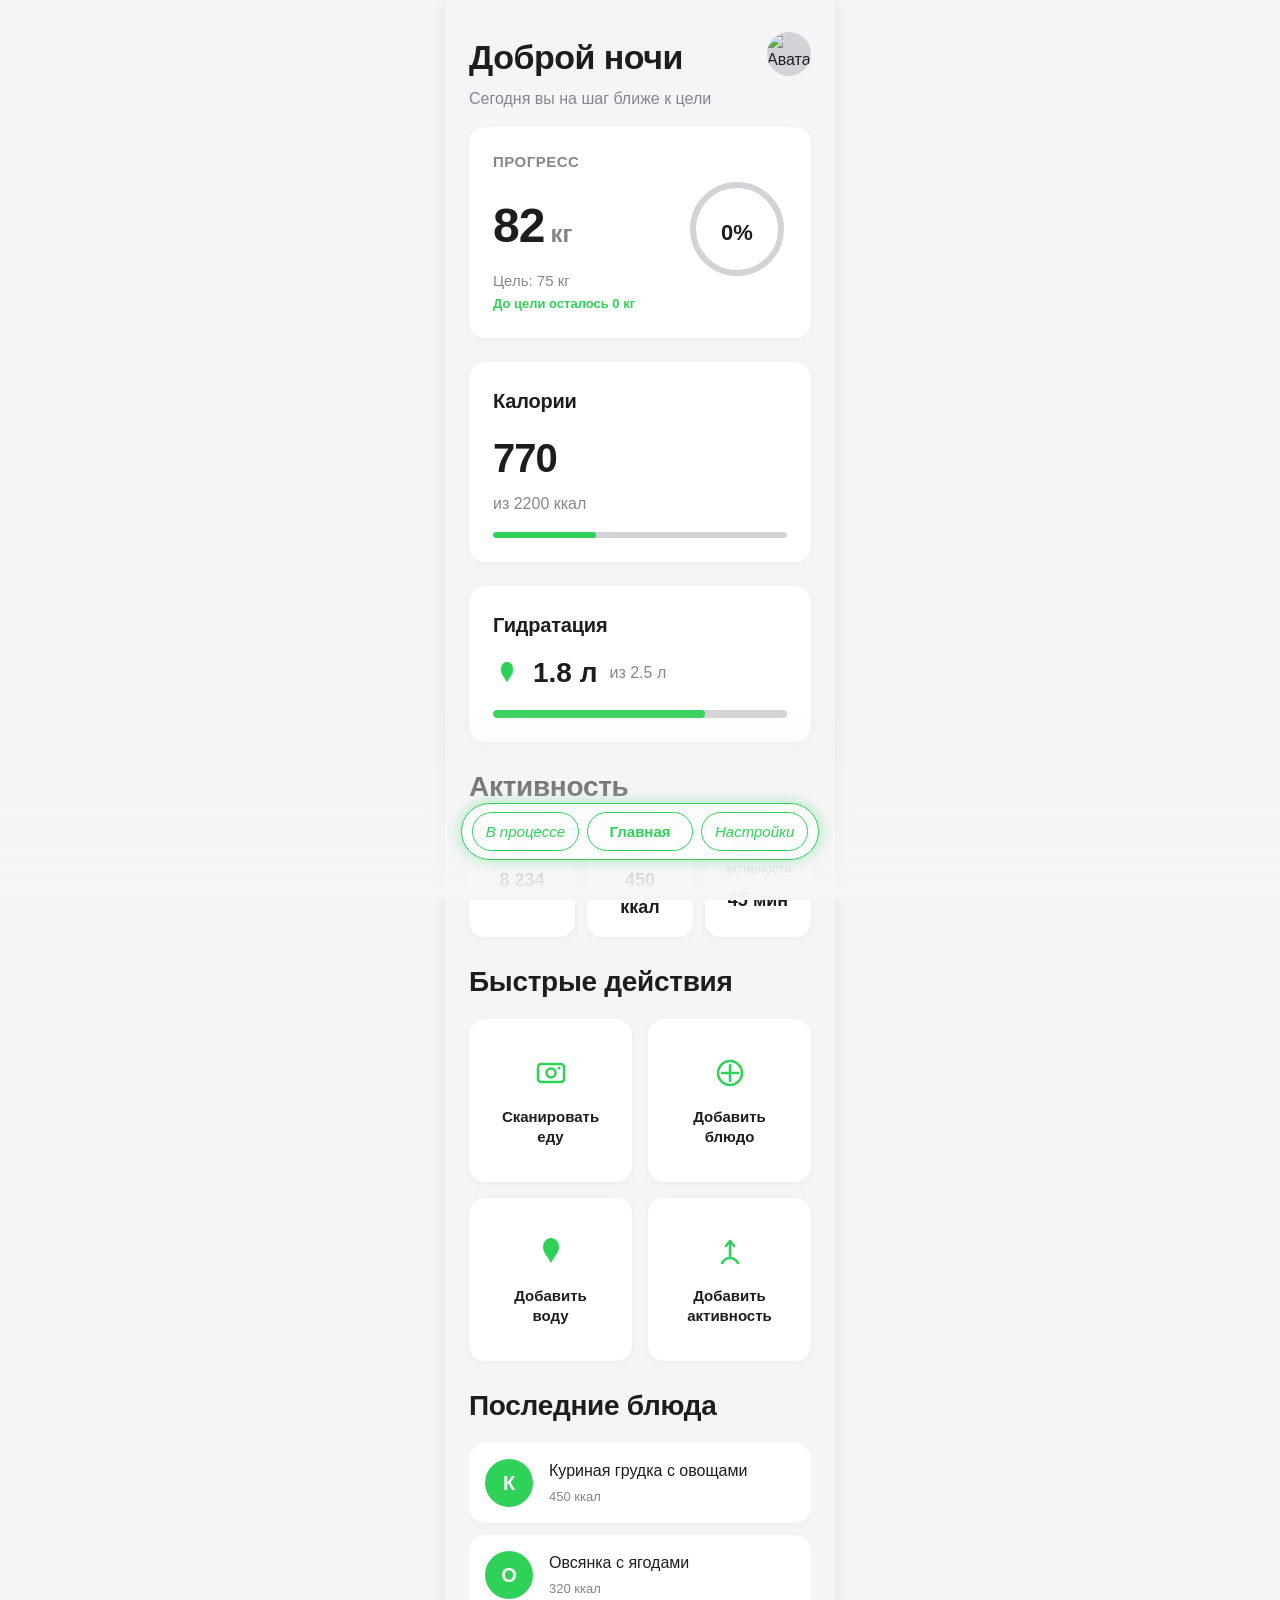
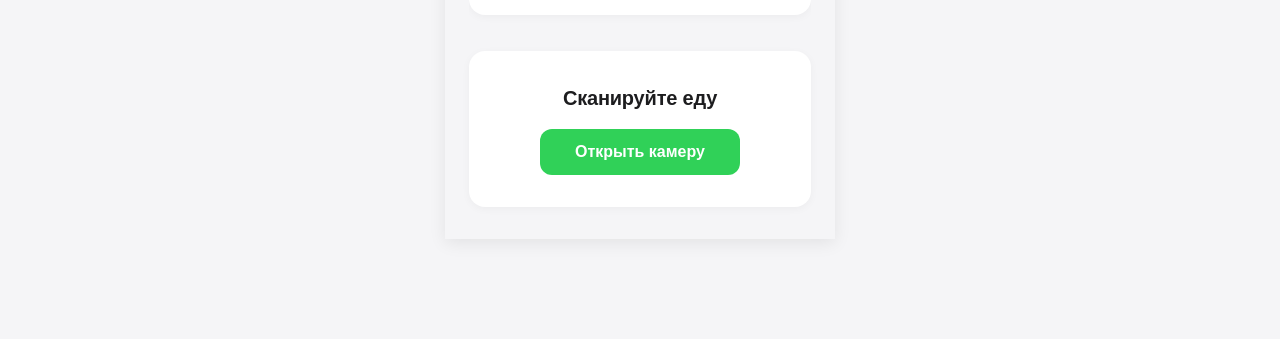
==== index.html @ db117072 "Add files via upload" ====
<!DOCTYPE html>
<html lang="ru">
<head>
    <meta charset="UTF-8">
    <meta name="viewport" content="width=device-width, initial-scale=1.0">
    <title>NutriMe — Ваш путь к здоровью</title>
    <link rel="stylesheet" href="styles.css">
</head>
<body>
    <div class="app">
        
        <header class="header">
            <div class="header-content">
                <div class="greeting">
                    <h1 class="large-title">Доброе утро</h1>
                    <p class="subtitle">Сегодня вы на шаг ближе к цели</p>
                </div>
                <div class="user-avatar">
                    <img src="avatar.jpg" alt="Аватар">
                </div>
            </div>
        </header>

        
        <main class="main-content" id="mainPage">
            
            <section class="progress-card-large card" onclick="openWeightModal()">
                <div class="progress-content">
                    <div class="progress-info-large">
                        <h3 class="card-label">Прогресс</h3>
                        <div class="weight-display">
                            <div class="current-weight-large">
                                <span class="weight-number-large" id="currentWeight">82</span>
                                <span class="weight-unit-large">кг</span>
                            </div>
                            <div class="goal-info-large">
                                <p class="goal-text-large" id="goalWeight">Цель: 75 кг</p>
                                <p class="remaining-large">До цели осталось 7 кг</p>
                            </div>
                        </div>
                    </div>
                    <div class="progress-circle-large">
                        <svg width="100" height="100">
                            <circle cx="50" cy="50" r="44" class="progress-bg"></circle>
                            <circle cx="50" cy="50" r="44" class="progress-fill" 
                                    style="--progress: 70"></circle>
                        </svg>
                        <div class="progress-percent-large" id="progressPercent">0%</div>
                    </div>
                </div>
            </section>

            
            
            <section class="calories-card card">
                <h2 class="headline">Калории</h2>
                <div class="calories-value">
                    <span class="big-number">1450</span>
                    <span class="calories-subtitle">из 2200 ккал</span>
                </div>
                <div class="calories-progress-bar">
                    <div class="calories-progress-fill" style="width: 66%"></div>
                </div>
            </section>

            
            <section class="hydration-card card">
                <h2 class="headline">Гидратация</h2>
                <div class="hydration-value">
                    <span class="hydration-icon">
                        <svg width="28" height="28" viewBox="0 0 28 28" fill="none">
                            <path d="M14 3C10.5 3 8 6.5 8 10.5C8 14.5 10.5 17 14 23C17.5 17 20 14.5 20 10.5C20 6.5 17.5 3 14 3Z" fill="currentColor"/>
                            <path d="M14 3C10.5 3 8 6.5 8 10.5C8 14.5 10.5 17 14 23C17.5 17 20 14.5 20 10.5C20 6.5 17.5 3 14 3Z" stroke="currentColor" stroke-width="0.5" stroke-linejoin="round"/>
                        </svg>
                    </span>
                    <span class="hydration-text">1.8 л</span>
                    <span class="hydration-goal">из 2.5 л</span>
                </div>
                <div class="hydration-bar">
                    <div class="hydration-fill" style="--fill: 72%"></div>
                </div>
            </section>

            
            <section class="activity-section">
                <h2 class="title">Активность</h2>
                <div class="activity-grid">
                    <div class="activity-card card">
                        <p class="caption">Шаги</p>
                        <p class="body-large">8 234</p>
                    </div>
                    <div class="activity-card card">
                        <p class="caption">Калории</p>
                        <p class="body-large">450 ккал</p>
                    </div>
                    <div class="activity-card card">
                        <p class="caption">Минуты активности</p>
                        <p class="body-large">45 мин</p>
                    </div>
                </div>
            </section>

            
            <section class="quick-actions">
                <h2 class="title">Быстрые действия</h2>
                <div class="actions-grid">
                    <button class="action-button">
                        <span class="action-icon">
                            <svg width="36" height="36" viewBox="0 0 36 36" fill="none">
                                <rect x="5" y="9" width="26" height="18" rx="3" stroke="currentColor" stroke-width="2.5"/>
                                <circle cx="18" cy="18" r="4.5" stroke="currentColor" stroke-width="2.5"/>
                                <circle cx="26" cy="13" r="1.5" fill="currentColor"/>
                            </svg>
                        </span>
                        <span class="action-text">Сканировать еду</span>
                    </button>
                    <button class="action-button" onclick="openMealModal()">
                        <span class="action-icon">
                            <svg width="36" height="36" viewBox="0 0 36 36" fill="none">
                                <path d="M18 10V26M10 18H26" stroke="currentColor" stroke-width="2.5" stroke-linecap="round"/>
                                <circle cx="18" cy="18" r="12" stroke="currentColor" stroke-width="2.5"/>
                            </svg>
                        </span>
                        <span class="action-text">Добавить блюдо</span>
                    </button>
                    <button class="action-button">
                        <span class="action-icon">
                            <svg width="36" height="36" viewBox="0 0 36 36" fill="none">
                                <path d="M18 4C13.5 4 10 8 10 13C10 18 13.5 21 18 29C22.5 21 26 18 26 13C26 8 22.5 4 18 4Z" fill="currentColor"/>
                            </svg>
                        </span>
                        <span class="action-text">Добавить воду</span>
                    </button>
                    <button class="action-button">
                        <span class="action-icon">
                            <svg width="36" height="36" viewBox="0 0 36 36" fill="none">
                                <path d="M14 12L18 7L22 12" stroke="currentColor" stroke-width="2.5" stroke-linecap="round" stroke-linejoin="round"/>
                                <path d="M18 7V22" stroke="currentColor" stroke-width="2.5" stroke-linecap="round"/>
                                <path d="M10 29C10 29 13 24 18 24C23 24 26 29 26 29" stroke="currentColor" stroke-width="2.5" stroke-linecap="round"/>
                            </svg>
                        </span>
                        <span class="action-text">Добавить активность</span>
                    </button>
                </div>
            </section>

            
            <section class="recent-meals">
                <h2 class="title">Последние блюда</h2>
                <div class="meals-list-wrapper" id="mealsListWrapper">
                    <div class="meals-list" id="mealsList">
                    </div>
                </div>
                <button class="show-more-meals" id="showMoreMeals" style="display: none;" onclick="toggleMealsList()">
                    <svg class="show-more-chevron" id="showMoreChevron" width="24" height="24" viewBox="0 0 24 24" fill="none">
                        <path d="M6 9L12 15L18 9" stroke="currentColor" stroke-width="2.5" stroke-linecap="round" stroke-linejoin="round"/>
                    </svg>
                </button>
            </section>

            
            <section class="scanner-card card">
                <div class="card-content center">
                    <h2 class="headline">Сканируйте еду</h2>
                    <button class="primary-button">Открыть камеру</button>
                </div>
            </section>
        </main>

        
        <main class="main-content settings-page" id="settingsPage" style="display: none;">
            <section class="settings-section">
                <h2 class="title">Настройки</h2>
                
                
                <div class="card settings-card">
                    <div class="setting-item">
                        <div class="setting-info">
                            <p class="headline">Язык</p>
                            <p class="caption">Выберите язык интерфейса</p>
                        </div>
                        <div class="custom-select" id="languageCustomSelect">
                            <div class="custom-select-trigger">
                                <span class="custom-select-value">Русский</span>
                            </div>
                            <div class="custom-select-options">
                                <div class="custom-select-option selected" data-value="ru">Русский</div>
                                <div class="custom-select-option" data-value="en">Английский</div>
                            </div>
                        </div>
                    </div>
                </div>

                
                <div class="card settings-card">
                    <div class="setting-item">
                        <div class="setting-info">
                            <p class="headline">Тема</p>
                            <p class="caption">Выберите тему оформления</p>
                        </div>
                        <div class="custom-select" id="themeCustomSelect">
                            <div class="custom-select-trigger">
                                <span class="custom-select-value">Светлая</span>
                            </div>
                            <div class="custom-select-options">
                                <div class="custom-select-option selected" data-value="light">Светлая</div>
                                <div class="custom-select-option" data-value="dark">Темная</div>
                            </div>
                        </div>
                    </div>
                </div>

                
                <div class="card settings-card">
                    <div class="setting-item">
                        <div class="setting-info">
                            <p class="headline">О приложении</p>
                            <p class="caption">NutriMe v1.0</p>
                        </div>
                    </div>
                </div>
            </section>
        </main>

        
        <nav class="bottom-nav">
            <button class="nav-button" data-page="progress">
                <span class="nav-text">In progress</span>
            </button>
            <button class="nav-button active" data-page="main">
                <span class="nav-text">Main</span>
            </button>
            <button class="nav-button" data-page="settings">
                <span class="nav-text">Settings</span>
            </button>
        </nav>

        
        <div class="gradient-fade" id="gradientFade"></div>
    </div>

    
    <div class="modal" id="weightModal" style="display: none;">
        <div class="modal-content">
            <h2 class="modal-title">Обновить вес</h2>
            <div class="input-group">
                <label class="input-label">Начальный вес (кг)</label>
                <input type="number" id="inputStartWeight" class="input-field" placeholder="85">
            </div>
            <div class="input-group">
                <label class="input-label">Текущий вес (кг)</label>
                <input type="number" id="inputCurrentWeight" class="input-field" placeholder="82">
            </div>
            <div class="input-group">
                <label class="input-label">Целевой вес (кг)</label>
                <input type="number" id="inputGoalWeight" class="input-field" placeholder="75">
            </div>
            <div class="modal-buttons">
                <button class="modal-button secondary" onclick="closeWeightModal()">Отмена</button>
                <button class="modal-button primary" onclick="saveWeight()">Сохранить</button>
            </div>
        </div>
    </div>

    
    <div class="modal" id="mealModal" style="display: none;">
        <div class="modal-content">
            <h2 class="modal-title">Добавить блюдо</h2>
            <div class="input-group">
                <label class="input-label">Название блюда</label>
                <input type="text" id="inputMealName" class="input-field" placeholder="Овсянка с ягодами">
            </div>
            <div class="input-group">
                <label class="input-label">Калории (ккал)</label>
                <input type="number" id="inputMealCalories" class="input-field" placeholder="320">
            </div>
            <div class="input-group">
                <label class="input-label">Фото (необязательно)</label>
                <div class="photo-upload-wrapper">
                    <input type="file" id="inputMealPhoto" class="photo-input" accept="image/*" onchange="previewMealPhoto(event)">
                    <label for="inputMealPhoto" class="photo-upload-label">
                        <div class="photo-preview" id="photoPreview">
                            <svg width="32" height="32" viewBox="0 0 32 32" fill="none">
                                <path d="M16 10V22M10 16H22" stroke="currentColor" stroke-width="2" stroke-linecap="round"/>
                            </svg>
                            <span class="photo-upload-text">Добавить фото</span>
                        </div>
                    </label>
                </div>
            </div>
            <div class="modal-buttons">
                <button class="modal-button secondary" onclick="closeMealModal()">Отмена</button>
                <button class="modal-button primary" onclick="saveMeal()">Добавить</button>
            </div>
        </div>
    </div>

    <script src="script.js"></script>
</body>
</html>
---- styles.css ----
* {
    margin: 0;
    padding: 0;
    box-sizing: border-box;
}

:root {
    --bg-primary: #000000;
    --bg-card: #1C1C1E;
    --text-primary: #FFFFFF;
    --text-secondary: #8E8E93;
    --accent: #30D158;
    --divider: #38383A;
    --nav-bg: rgba(0, 0, 0, 0.4);
    
    
    --shadow-sm: 0 2px 8px rgba(0, 0, 0, 0.3);
    --shadow-md: 0 4px 16px rgba(0, 0, 0, 0.5);
    
    
    --radius-sm: 12px;
    --radius-md: 16px;
    --radius-lg: 20px;
    
    
    --spacing-xs: 8px;
    --spacing-sm: 12px;
    --spacing-md: 16px;
    --spacing-lg: 24px;
    --spacing-xl: 32px;
}

@import url('https://fonts.googleapis.com/css2?family=Inter:wght@400;500;600;700&display=swap');

body {
    font-family: -apple-system, BlinkMacSystemFont, 'SF Pro Display', 'SF Pro Text', sans-serif;
    background-color: var(--bg-primary);
    color: var(--text-primary);
    line-height: 1.5;
    -webkit-font-smoothing: antialiased;
    -moz-osx-font-smoothing: grayscale;
    overflow-x: hidden;
    transition: background-color 0.3s ease-out, color 0.3s ease-out;
}

*, *::before, *::after {
    transition: background-color 0.3s ease-out, 
                color 0.3s ease-out, 
                border-color 0.3s ease-out,
                box-shadow 0.3s ease-out;
}

.large-title {
    font-size: 34px;
    font-weight: 700;
    letter-spacing: -0.5px;
}

.title {
    font-size: 28px;
    font-weight: 700;
    letter-spacing: -0.3px;
    margin-bottom: var(--spacing-md);
}

.headline {
    font-size: 20px;
    font-weight: 600;
    letter-spacing: -0.2px;
}

.body {
    font-size: 16px;
    font-weight: 400;
}

.body-large {
    font-size: 20px;
    font-weight: 600;
}

.caption {
    font-size: 13px;
    font-weight: 400;
    color: var(--text-secondary);
}

.subtitle {
    font-size: 16px;
    color: var(--text-secondary);
    margin-top: 4px;
}

.app {
    width: 100%;
    max-width: 100vw;
    margin: 0;
    min-height: 100vh;
}

@media (min-width: 391px) {
    .app {
        max-width: 390px;
        margin: 0 auto;
        box-shadow: var(--shadow-md);
    }
}

.header {
    padding: var(--spacing-xl) var(--spacing-lg);
    padding-bottom: var(--spacing-md);
}

.header-content {
    display: flex;
    justify-content: space-between;
    align-items: flex-start;
}

.user-avatar {
    width: 44px;
    height: 44px;
    border-radius: 50%;
    overflow: hidden;
    background: var(--divider);
}

.user-avatar img {
    width: 100%;
    height: 100%;
    object-fit: cover;
}

.main-content {
    padding: 0 var(--spacing-lg);
    padding-bottom: var(--spacing-xl);
    display: flex;
    flex-direction: column;
    gap: var(--spacing-lg);
}

.card {
    background: var(--bg-card);
    border-radius: var(--radius-md);
    padding: var(--spacing-lg);
    box-shadow: var(--shadow-sm);
    transition: all 0.3s cubic-bezier(0.4, 0, 0.2, 1);
}

.card:active {
    transform: scale(0.98);
}

.top-cards {
    display: grid;
    grid-template-columns: 1fr 1fr;
    gap: var(--spacing-md);
}

.card-label {
    font-size: 15px;
    font-weight: 600;
    color: var(--text-secondary);
    text-transform: uppercase;
    letter-spacing: 0.5px;
    margin-bottom: var(--spacing-md);
}

.progress-card-large {
    cursor: pointer;
}

.progress-card-large:hover {
    box-shadow: var(--shadow-md);
}

.progress-content {
    display: flex;
    justify-content: space-between;
    align-items: center;
}

.progress-info-large {
    flex: 1;
}

.weight-display {
    margin-top: var(--spacing-sm);
}

.current-weight-large {
    display: flex;
    align-items: baseline;
    gap: 6px;
    margin-bottom: var(--spacing-xs);
}

.weight-number-large {
    font-size: 48px;
    font-weight: 700;
    letter-spacing: -1px;
}

.weight-unit-large {
    font-size: 24px;
    font-weight: 600;
    color: var(--text-secondary);
}

.goal-info-large {
    margin-top: 4px;
}

.goal-text-large {
    font-size: 15px;
    color: var(--text-secondary);
    margin-bottom: 2px;
}

.remaining-large {
    font-size: 13px;
    font-weight: 600;
    color: var(--accent);
}

.progress-circle-large {
    position: relative;
    flex-shrink: 0;
}

.progress-circle-large svg {
    transform: rotate(-90deg);
}

.progress-percent-large {
    position: absolute;
    top: 50%;
    left: 50%;
    transform: translate(-50%, -50%);
    font-size: 22px;
    font-weight: 700;
    transition: opacity 0.5s ease-out;
}

.progress-circle {
    position: relative;
}

.progress-circle svg {
    transform: rotate(-90deg);
}

.progress-bg {
    fill: none;
    stroke: var(--divider);
    stroke-width: 6;
}

.progress-fill {
    fill: none;
    stroke: var(--accent);
    stroke-width: 6;
    stroke-linecap: round;
    stroke-dasharray: 276.46;
    stroke-dashoffset: 276.46;
    transition: stroke-dashoffset 1.2s cubic-bezier(0.4, 0, 0.2, 1);
}

.calories-card {
    padding: var(--spacing-lg);
}

.calories-value {
    display: flex;
    flex-direction: column;
    gap: 4px;
    margin-top: var(--spacing-sm);
    margin-bottom: var(--spacing-md);
}

.big-number {
    font-size: 40px;
    font-weight: 700;
    letter-spacing: -1px;
}

.calories-subtitle {
    font-size: 16px;
    color: var(--text-secondary);
}

.calories-progress-bar {
    width: 100%;
    height: 6px;
    background: var(--divider);
    border-radius: 3px;
    overflow: hidden;
    margin-top: var(--spacing-md);
}

.calories-progress-fill {
    height: 100%;
    background: var(--accent);
    border-radius: 3px;
    transition: width 0.6s cubic-bezier(0.4, 0, 0.2, 1);
}

.hydration-card {
    padding: var(--spacing-lg);
}

.hydration-value {
    display: flex;
    align-items: center;
    gap: var(--spacing-sm);
    margin-top: var(--spacing-sm);
    margin-bottom: var(--spacing-md);
}

.hydration-icon {
    display: flex;
    align-items: center;
    justify-content: center;
    color: var(--accent);
}

.hydration-icon svg {
    width: 28px;
    height: 28px;
}

.hydration-text {
    font-size: 28px;
    font-weight: 700;
}

.hydration-goal {
    font-size: 16px;
    color: var(--text-secondary);
}

.hydration-bar {
    width: 100%;
    height: 8px;
    background: var(--divider);
    border-radius: 4px;
    overflow: hidden;
}

.hydration-fill {
    width: var(--fill);
    height: 100%;
    background: var(--accent);
    border-radius: 4px;
    transition: width 0.6s cubic-bezier(0.4, 0, 0.2, 1);
}

.activity-grid {
    display: grid;
    grid-template-columns: repeat(3, 1fr);
    gap: var(--spacing-sm);
    margin-top: var(--spacing-md);
}

.activity-card {
    text-align: center;
    padding: var(--spacing-md);
}

.activity-card .caption {
    margin-bottom: var(--spacing-xs);
}

.activity-card .body-large {
    font-size: 18px;
    font-weight: 600;
    color: var(--text-primary);
}

.actions-grid {
    display: grid;
    grid-template-columns: repeat(2, 1fr);
    gap: var(--spacing-md);
}

.action-button {
    background: var(--bg-card);
    border: none;
    border-radius: var(--radius-md);
    padding: var(--spacing-xl);
    display: flex;
    flex-direction: column;
    align-items: center;
    justify-content: center;
    gap: var(--spacing-md);
    cursor: pointer;
    box-shadow: var(--shadow-sm);
    transition: all 0.3s cubic-bezier(0.4, 0, 0.2, 1);
    aspect-ratio: 1;
}

.action-button:hover {
    transform: translateY(-2px);
    box-shadow: var(--shadow-md);
}

.action-button:active {
    transform: scale(0.96);
}

.action-icon {
    display: flex;
    align-items: center;
    justify-content: center;
    color: var(--accent);
}

.action-icon svg {
    width: 36px;
    height: 36px;
}

.action-text {
    font-size: 15px;
    font-weight: 600;
    text-align: center;
    color: var(--text-primary);
    line-height: 1.3;
}

.meals-list-wrapper {
    position: relative;
    overflow: hidden;
    transition: max-height 0.6s ease-in-out;
}

.meals-list-wrapper.collapsed::after {
    content: '';
    position: absolute;
    bottom: 0;
    left: 0;
    right: 0;
    height: 80px;
    background: linear-gradient(to bottom, transparent, var(--bg-primary));
    pointer-events: none;
    opacity: 1;
    transition: opacity 0.3s ease-out;
}

.meals-list-wrapper.expanded::after {
    opacity: 0;
}

.meals-list {
    display: flex;
    flex-direction: column;
    gap: 0;
}

.meal-item {
    background: var(--bg-card);
    border-radius: var(--radius-md);
    display: flex;
    gap: var(--spacing-md);
    align-items: center;
    box-shadow: var(--shadow-sm);
    overflow: hidden;
    opacity: 1;
    padding: var(--spacing-md);
    margin-bottom: var(--spacing-sm);
    cursor: pointer;
    transition: transform 0.2s ease-out;
}

.meal-item:active {
    transform: scale(0.98);
}

.meal-item.deleting {
    pointer-events: none;
}

.meal-photo {
    width: 48px;
    height: 48px;
    border-radius: 50%;
    background: var(--accent);
    flex-shrink: 0;
    display: flex;
    align-items: center;
    justify-content: center;
    font-size: 20px;
    font-weight: 700;
    color: white;
    overflow: hidden;
    position: relative;
}

.meal-photo img {
    width: 100%;
    height: 100%;
    object-fit: cover;
    position: absolute;
    top: 0;
    left: 0;
}

.meal-info {
    flex: 1;
    min-width: 0;
}

.meal-info .body {
    margin-bottom: 4px;
    overflow: hidden;
    text-overflow: ellipsis;
    white-space: nowrap;
}

.show-more-meals {
    background: var(--bg-card);
    border: 2px solid var(--divider);
    border-radius: var(--radius-md);
    padding: var(--spacing-md);
    color: var(--accent);
    cursor: pointer;
    transition: background 0.3s ease, transform 0.2s ease, border-color 0.3s ease;
    margin-top: var(--spacing-sm);
    width: 100%;
    display: flex;
    align-items: center;
    justify-content: center;
}

.show-more-meals:hover {
    background: var(--bg-primary);
}

.show-more-meals:active {
    transform: scale(0.98);
}

.show-more-chevron {
    color: var(--accent);
    transition: transform 0.4s cubic-bezier(0.4, 0, 0.2, 1);
}

.show-more-meals.expanded .show-more-chevron {
    transform: rotate(180deg);
}

.meal-info {
    flex: 1;
}

.meal-info .body {
    margin-bottom: 4px;
}

.scanner-card {
    text-align: center;
    padding: var(--spacing-xl);
}

.center {
    display: flex;
    flex-direction: column;
    align-items: center;
    gap: var(--spacing-md);
}

.primary-button {
    background: var(--accent);
    color: white;
    border: none;
    border-radius: 12px;
    padding: 14px 32px;
    font-size: 16px;
    font-weight: 600;
    cursor: pointer;
    transition: all 0.2s cubic-bezier(0.4, 0, 0.2, 1);
    min-width: 200px;
}

.primary-button:hover {
    opacity: 0.9;
    transform: scale(1.02);
}

.primary-button:active {
    transform: scale(0.98);
}

@media (min-width: 391px) {
    .app {
        box-shadow: var(--shadow-md);
    }
}

.gradient-fade {
    position: fixed;
    bottom: 0;
    left: 0;
    right: 0;
    height: 200px;
    background: linear-gradient(to top, var(--bg-primary) 0%, transparent 100%);
    pointer-events: none;
    opacity: 1;
    transition: opacity 0.3s ease;
    z-index: 10;
}

.gradient-fade.hidden {
    opacity: 0;
}

.fade-in-on-scroll {
    opacity: 0;
    transform: translateY(20px);
    transition: opacity 0.5s ease-out,
                transform 0.5s ease-out;
}

.fade-in-visible {
    opacity: 1 !important;
    transform: translateY(0) !important;
}

html {
    scroll-behavior: smooth;
}

@media (prefers-reduced-motion: reduce) {
    html {
        scroll-behavior: auto;
    }
    
    .fade-in-on-scroll {
        transition: none;
        opacity: 1;
        transform: translateY(0);
    }
}

@media (hover: none) {
    .action-button:hover {
        transform: none;
    }
}

.modal {
    position: fixed;
    top: 0;
    left: 0;
    width: 100%;
    height: 100%;
    background: rgba(0, 0, 0, 0.4);
    backdrop-filter: blur(0px);
    -webkit-backdrop-filter: blur(0px);
    display: flex;
    align-items: center;
    justify-content: center;
    z-index: 1000;
    opacity: 0;
    pointer-events: none;
    transition: opacity 0.3s cubic-bezier(0.4, 0, 0.2, 1),
                backdrop-filter 0.3s cubic-bezier(0.4, 0, 0.2, 1);
}

.modal.active {
    opacity: 1;
    pointer-events: all;
    backdrop-filter: blur(20px);
    -webkit-backdrop-filter: blur(20px);
}

.modal-content {
    background: var(--bg-card);
    border-radius: var(--radius-lg);
    padding: var(--spacing-xl);
    width: 90%;
    max-width: 400px;
    box-shadow: 0 20px 60px rgba(0, 0, 0, 0.3);
    transform: scale(0.92) translateY(20px);
    opacity: 0;
    transition: transform 0.35s cubic-bezier(0.34, 1.56, 0.64, 1),
                opacity 0.25s cubic-bezier(0.4, 0, 0.2, 1);
}

.modal.active .modal-content {
    transform: scale(1) translateY(0);
    opacity: 1;
}

.modal-title {
    font-size: 24px;
    font-weight: 700;
    margin-bottom: var(--spacing-lg);
    text-align: center;
}

.input-group {
    margin-bottom: var(--spacing-lg);
}

.input-label {
    display: block;
    font-size: 13px;
    font-weight: 600;
    color: var(--text-secondary);
    margin-bottom: var(--spacing-xs);
    text-transform: uppercase;
    letter-spacing: 0.5px;
}

.input-field {
    width: 100%;
    padding: 14px 16px;
    font-size: 17px;
    font-weight: 400;
    background: var(--bg-primary);
    border: 2px solid transparent;
    border-radius: 12px;
    color: var(--text-primary);
    font-family: inherit;
    transition: all 0.2s ease;
}

.input-field:focus {
    outline: none;
    border-color: var(--accent);
    background: var(--bg-card);
}

.input-field::placeholder {
    color: var(--text-secondary);
}

.input-field[type="number"]::-webkit-outer-spin-button,
.input-field[type="number"]::-webkit-inner-spin-button {
    -webkit-appearance: none;
    margin: 0;
}

.input-field[type="number"] {
    -moz-appearance: textfield;
}

.photo-upload-wrapper {
    position: relative;
}

.photo-input {
    display: none;
}

.photo-upload-label {
    display: block;
    cursor: pointer;
}

.photo-preview {
    width: 100%;
    height: 120px;
    background: var(--bg-primary);
    border: 2px dashed var(--text-secondary);
    border-radius: 12px;
    display: flex;
    flex-direction: column;
    align-items: center;
    justify-content: center;
    gap: 8px;
    color: var(--text-secondary);
    transition: all 0.2s ease;
    overflow: hidden;
    position: relative;
}

.photo-preview:hover {
    border-color: var(--accent);
    color: var(--accent);
}

.photo-preview.has-image {
    border-style: solid;
    border-color: var(--accent);
    padding: 0;
}

.photo-preview img {
    width: 100%;
    height: 100%;
    object-fit: cover;
    border-radius: 10px;
}

.photo-upload-text {
    font-size: 14px;
    font-weight: 500;
}

.photo-preview svg {
    color: var(--text-secondary);
}

.photo-preview:hover svg {
    color: var(--accent);
}

.photo-preview.has-image svg,
.photo-preview.has-image .photo-upload-text {
    display: none;
}

.modal-buttons {
    display: grid;
    grid-template-columns: 1fr 1fr;
    gap: var(--spacing-md);
    margin-top: var(--spacing-xl);
}

.modal-button {
    padding: 14px 24px;
    font-size: 16px;
    font-weight: 600;
    border: none;
    border-radius: 12px;
    cursor: pointer;
    transition: all 0.2s cubic-bezier(0.4, 0, 0.2, 1);
    font-family: inherit;
}

.modal-button.primary {
    background: var(--accent);
    color: white;
}

.modal-button.primary:hover {
    opacity: 0.9;
    transform: scale(1.02);
}

.modal-button.primary:active {
    transform: scale(0.98);
}

.modal-button.secondary {
    background: var(--bg-primary);
    color: var(--text-primary);
}

.modal-button.secondary:hover {
    background: var(--divider);
}

.modal-button.secondary:active {
    transform: scale(0.98);
}

.toast {
    position: fixed;
    top: 60px;
    left: 50%;
    transform: translateX(-50%) translateY(-100px);
    background: var(--bg-card);
    color: var(--text-primary);
    padding: 16px 24px;
    border-radius: 16px;
    box-shadow: 0 8px 32px rgba(0, 0, 0, 0.2);
    font-size: 15px;
    font-weight: 500;
    z-index: 10000;
    opacity: 0;
    pointer-events: none;
    transition: transform 0.5s cubic-bezier(0.34, 1.56, 0.64, 1),
                opacity 0.5s ease-out;
    max-width: 90%;
    width: auto;
    text-align: center;
    backdrop-filter: blur(20px);
    -webkit-backdrop-filter: blur(20px);
}

.toast.show {
    transform: translateX(-50%) translateY(0);
    opacity: 1;
}

.bottom-nav {
    position: fixed;
    bottom: 40px;
    left: 50%;
    transform: translateX(-50%);
    background: var(--nav-bg);
    backdrop-filter: blur(10px);
    -webkit-backdrop-filter: blur(10px);
    border: 1.5px solid var(--accent);
    border-radius: 50px;
    display: flex;
    justify-content: space-around;
    align-items: center;
    padding: 8px 10px;
    gap: 8px;
    z-index: 100;
    width: calc(100% - 32px);
    max-width: 540px;
    box-shadow: 0 0 12px rgba(48, 209, 88, 0.3),
                0 0 20px rgba(48, 209, 88, 0.15);
}

@media (min-width: 391px) {
    .bottom-nav {
        width: calc(390px - 32px);
    }
}

.nav-button {
    background: transparent;
    border: 1.5px solid var(--accent);
    border-radius: 50px;
    padding: 10px 20px;
    font-size: 15px;
    font-weight: 500;
    color: var(--accent);
    cursor: pointer;
    transition: all 0.3s cubic-bezier(0.4, 0, 0.2, 1);
    flex: 1;
    font-family: -apple-system, BlinkMacSystemFont, 'SF Pro Display', 'SF Pro Text', sans-serif;
    font-style: italic;
    white-space: nowrap;
    min-width: 0;
    text-align: center;
    display: flex;
    align-items: center;
    justify-content: center;
}

.nav-button:hover {
    opacity: 0.8;
}

.nav-button.active {
    background: transparent;
    color: var(--accent);
    font-style: normal;
    font-weight: 600;
}

.nav-button:active {
    transform: scale(0.96);
}

.nav-text {
    font-size: 15px;
    font-family: inherit;
}

body {
    padding-bottom: 100px;
}

.settings-page {
    display: flex;
    flex-direction: column;
    gap: var(--spacing-lg);
}

.settings-section {
    display: flex;
    flex-direction: column;
    gap: var(--spacing-md);
}

.settings-card {
    padding: 0;
    overflow: visible;
}

.setting-item {
    display: flex;
    justify-content: space-between;
    align-items: center;
    padding: var(--spacing-lg);
    gap: var(--spacing-md);
    overflow: visible;
}

.setting-info {
    flex: 1;
}

.setting-info .headline {
    margin-bottom: 4px;
    font-size: 17px;
}

.setting-info .caption {
    font-size: 13px;
    color: var(--text-secondary);
}

.setting-select {
    padding: 10px 16px;
    font-size: 16px;
    font-weight: 400;
    background: var(--bg-primary);
    border: 2px solid var(--divider);
    border-radius: 10px;
    color: var(--text-primary);
    font-family: inherit;
    cursor: pointer;
    transition: all 0.2s ease;
}

.setting-select:focus {
    outline: none;
    border-color: var(--accent);
}

.setting-select:hover {
    background: var(--bg-card);
}

.custom-select {
    position: relative;
    width: auto;
    min-width: 140px;
    border: 2px solid var(--accent);
    border-radius: 10px;
    background: transparent;
    overflow: hidden;
    transition: all 0.4s cubic-bezier(0.4, 0, 0.2, 1);
}

.custom-select.open {
    border-radius: 10px;
}

.custom-select-trigger {
    padding: 10px 36px 10px 16px;
    font-size: 16px;
    font-weight: 400;
    background: transparent;
    border: none;
    color: var(--accent);
    font-family: inherit;
    cursor: pointer;
    transition: all 0.2s ease;
    display: flex;
    align-items: center;
    justify-content: space-between;
    gap: 12px;
    width: 100%;
}

.custom-select-trigger:hover {
    opacity: 0.8;
}

.custom-select-trigger::after {
    content: '';
    width: 12px;
    height: 8px;
    background-image: url("data:image/svg+xml,%3Csvg width='12' height='8' viewBox='0 0 12 8' fill='none' xmlns='http://www.w3.org/2000/svg'%3E%3Cpath d='M1 1L6 6L11 1' stroke='%2330D158' stroke-width='2' stroke-linecap='round' stroke-linejoin='round'/%3E%3C/svg%3E");
    background-repeat: no-repeat;
    background-position: center;
    flex-shrink: 0;
    transition: transform 0.3s ease;
}

.custom-select.open .custom-select-trigger::after {
    transform: rotate(180deg);
}

.custom-select-options {
    max-height: 0;
    overflow: hidden;
    transition: max-height 0.4s cubic-bezier(0.4, 0, 0.2, 1);
}

.custom-select.open .custom-select-options {
    max-height: 200px;
}

.custom-select-option {
    padding: 10px 16px;
    font-size: 16px;
    font-weight: 400;
    font-style: italic;
    color: var(--text-secondary);
    cursor: pointer;
    border-top: 1px solid var(--divider);
    transition: all 0.2s ease;
    background: transparent;
}

.custom-select-option:hover {
    background: rgba(48, 209, 88, 0.1);
    color: var(--text-primary);
}

.custom-select-option.selected {
    display: none;
}

.theme-indicator {
    padding: 8px 16px;
    background: var(--bg-primary);
    border-radius: 10px;
}

.theme-indicator .caption {
    color: var(--text-secondary);
}

.page-visible {
    opacity: 1 !important;
    transform: translateY(0) !important;
}

.page-hidden {
    opacity: 0 !important;
    transform: translateY(20px) !important;
}
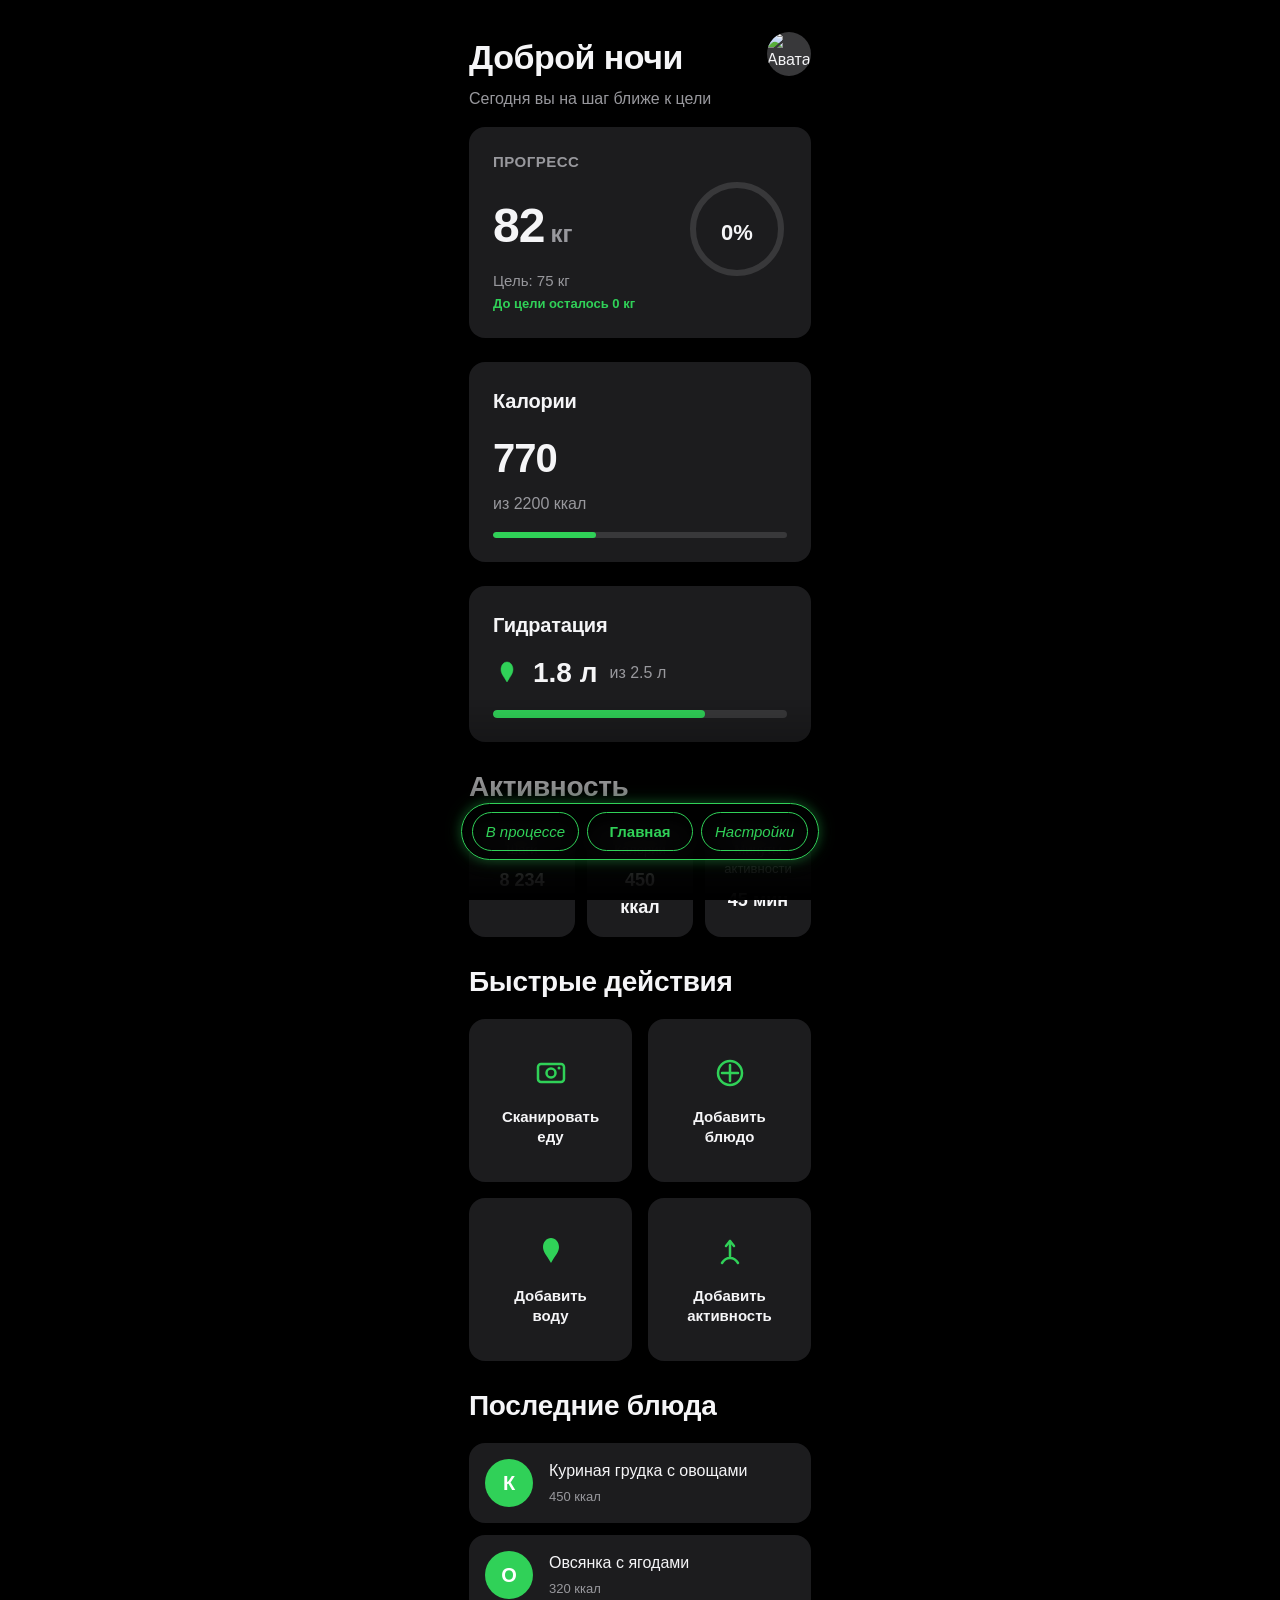
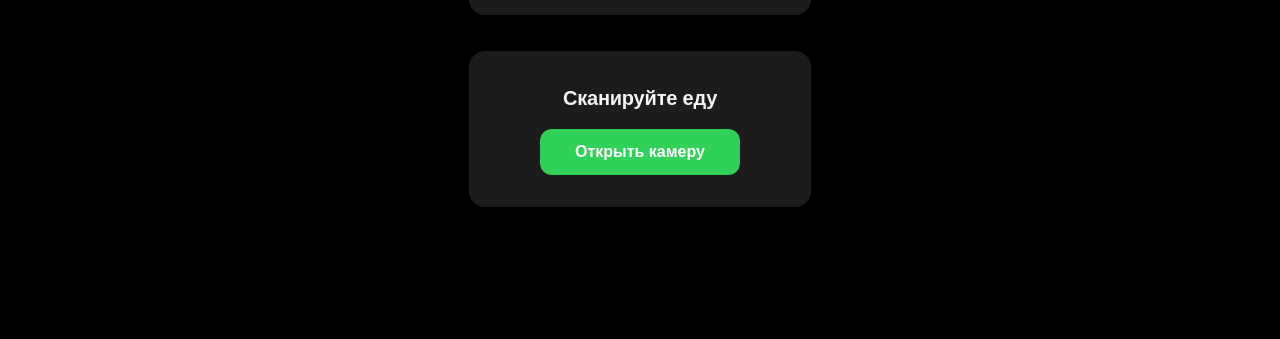
==== commit 5d83afbb: "Add files via upload" ====
--- a/index.html
+++ b/index.html
@@ -200,11 +200,11 @@
                         </div>
                         <div class="custom-select" id="themeCustomSelect">
                             <div class="custom-select-trigger">
-                                <span class="custom-select-value">Светлая</span>
+                                <span class="custom-select-value">Темная</span>
                             </div>
                             <div class="custom-select-options">
-                                <div class="custom-select-option selected" data-value="light">Светлая</div>
-                                <div class="custom-select-option" data-value="dark">Темная</div>
+                                <div class="custom-select-option" data-value="light">Светлая</div>
+                                <div class="custom-select-option selected" data-value="dark">Темная</div>
                             </div>
                         </div>
                     </div>
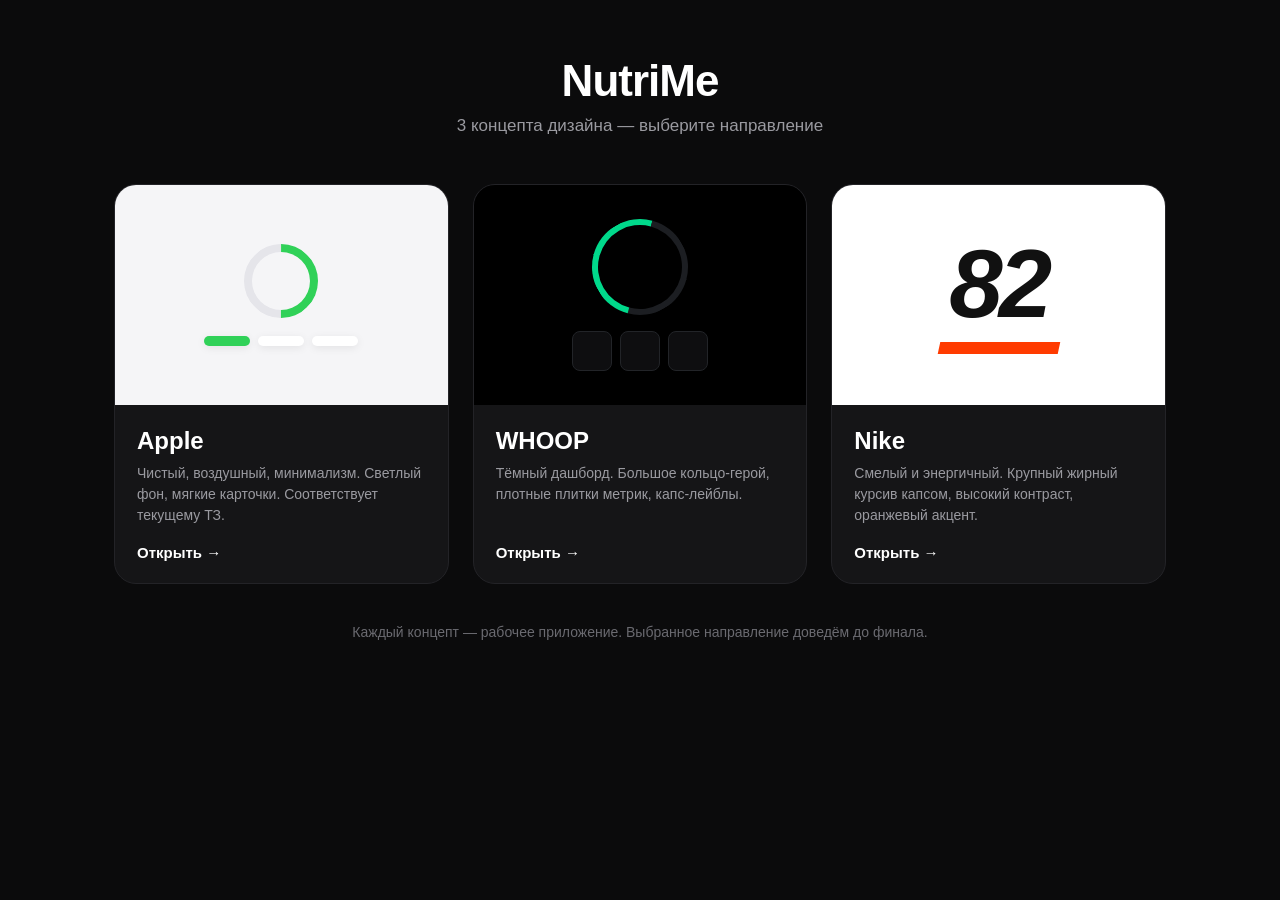
==== commit 2851d8f7: "Add files via upload" ====
--- a/index.html
+++ b/index.html
@@ -3,298 +3,57 @@
 <head>
     <meta charset="UTF-8">
     <meta name="viewport" content="width=device-width, initial-scale=1.0">
-    <title>NutriMe — Ваш путь к здоровью</title>
-    <link rel="stylesheet" href="styles.css">
+    <title>NutriMe — Выбор концепта</title>
+    <link rel="stylesheet" href="chooser.css">
 </head>
 <body>
-    <div class="app">
-        
-        <header class="header">
-            <div class="header-content">
-                <div class="greeting">
-                    <h1 class="large-title">Доброе утро</h1>
-                    <p class="subtitle">Сегодня вы на шаг ближе к цели</p>
-                </div>
-                <div class="user-avatar">
-                    <img src="avatar.jpg" alt="Аватар">
-                </div>
-            </div>
+    <div class="chooser">
+        <header class="chooser-header">
+            <h1 class="chooser-title">NutriMe</h1>
+            <p class="chooser-sub">3 концепта дизайна — выберите направление</p>
         </header>
 
-        
-        <main class="main-content" id="mainPage">
-            
-            <section class="progress-card-large card" onclick="openWeightModal()">
-                <div class="progress-content">
-                    <div class="progress-info-large">
-                        <h3 class="card-label">Прогресс</h3>
-                        <div class="weight-display">
-                            <div class="current-weight-large">
-                                <span class="weight-number-large" id="currentWeight">82</span>
-                                <span class="weight-unit-large">кг</span>
-                            </div>
-                            <div class="goal-info-large">
-                                <p class="goal-text-large" id="goalWeight">Цель: 75 кг</p>
-                                <p class="remaining-large">До цели осталось 7 кг</p>
-                            </div>
-                        </div>
-                    </div>
-                    <div class="progress-circle-large">
-                        <svg width="100" height="100">
-                            <circle cx="50" cy="50" r="44" class="progress-bg"></circle>
-                            <circle cx="50" cy="50" r="44" class="progress-fill" 
-                                    style="--progress: 70"></circle>
-                        </svg>
-                        <div class="progress-percent-large" id="progressPercent">0%</div>
+        <div class="concept-grid">
+            <a class="concept-card apple" href="apple.html">
+                <div class="concept-preview apple-preview">
+                    <div class="cp-ring"></div>
+                    <div class="cp-bars">
+                        <span></span><span></span><span></span>
                     </div>
                 </div>
-            </section>
+                <div class="concept-meta">
+                    <h2>Apple</h2>
+                    <p>Чистый, воздушный, минимализм. Светлый фон, мягкие карточки. Соответствует текущему ТЗ.</p>
+                    <span class="concept-go">Открыть →</span>
+                </div>
+            </a>
 
-            
-            
-            <section class="calories-card card">
-                <h2 class="headline">Калории</h2>
-                <div class="calories-value">
-                    <span class="big-number">1450</span>
-                    <span class="calories-subtitle">из 2200 ккал</span>
+            <a class="concept-card whoop" href="whoop.html">
+                <div class="concept-preview whoop-preview">
+                    <div class="cp-hero-ring"></div>
+                    <div class="cp-tiles"><span></span><span></span><span></span></div>
                 </div>
-                <div class="calories-progress-bar">
-                    <div class="calories-progress-fill" style="width: 66%"></div>
+                <div class="concept-meta">
+                    <h2>WHOOP</h2>
+                    <p>Тёмный дашборд. Большое кольцо-герой, плотные плитки метрик, капс-лейблы.</p>
+                    <span class="concept-go">Открыть →</span>
                 </div>
-            </section>
+            </a>
 
-            
-            <section class="hydration-card card">
-                <h2 class="headline">Гидратация</h2>
-                <div class="hydration-value">
-                    <span class="hydration-icon">
-                        <svg width="28" height="28" viewBox="0 0 28 28" fill="none">
-                            <path d="M14 3C10.5 3 8 6.5 8 10.5C8 14.5 10.5 17 14 23C17.5 17 20 14.5 20 10.5C20 6.5 17.5 3 14 3Z" fill="currentColor"/>
-                            <path d="M14 3C10.5 3 8 6.5 8 10.5C8 14.5 10.5 17 14 23C17.5 17 20 14.5 20 10.5C20 6.5 17.5 3 14 3Z" stroke="currentColor" stroke-width="0.5" stroke-linejoin="round"/>
-                        </svg>
-                    </span>
-                    <span class="hydration-text">1.8 л</span>
-                    <span class="hydration-goal">из 2.5 л</span>
+            <a class="concept-card nike" href="nike.html">
+                <div class="concept-preview nike-preview">
+                    <div class="cp-bigtype">82</div>
+                    <div class="cp-accent-bar"></div>
                 </div>
-                <div class="hydration-bar">
-                    <div class="hydration-fill" style="--fill: 72%"></div>
+                <div class="concept-meta">
+                    <h2>Nike</h2>
+                    <p>Смелый и энергичный. Крупный жирный курсив капсом, высокий контраст, оранжевый акцент.</p>
+                    <span class="concept-go">Открыть →</span>
                 </div>
-            </section>
+            </a>
+        </div>
 
-            
-            <section class="activity-section">
-                <h2 class="title">Активность</h2>
-                <div class="activity-grid">
-                    <div class="activity-card card">
-                        <p class="caption">Шаги</p>
-                        <p class="body-large">8 234</p>
-                    </div>
-                    <div class="activity-card card">
-                        <p class="caption">Калории</p>
-                        <p class="body-large">450 ккал</p>
-                    </div>
-                    <div class="activity-card card">
-                        <p class="caption">Минуты активности</p>
-                        <p class="body-large">45 мин</p>
-                    </div>
-                </div>
-            </section>
-
-            
-            <section class="quick-actions">
-                <h2 class="title">Быстрые действия</h2>
-                <div class="actions-grid">
-                    <button class="action-button">
-                        <span class="action-icon">
-                            <svg width="36" height="36" viewBox="0 0 36 36" fill="none">
-                                <rect x="5" y="9" width="26" height="18" rx="3" stroke="currentColor" stroke-width="2.5"/>
-                                <circle cx="18" cy="18" r="4.5" stroke="currentColor" stroke-width="2.5"/>
-                                <circle cx="26" cy="13" r="1.5" fill="currentColor"/>
-                            </svg>
-                        </span>
-                        <span class="action-text">Сканировать еду</span>
-                    </button>
-                    <button class="action-button" onclick="openMealModal()">
-                        <span class="action-icon">
-                            <svg width="36" height="36" viewBox="0 0 36 36" fill="none">
-                                <path d="M18 10V26M10 18H26" stroke="currentColor" stroke-width="2.5" stroke-linecap="round"/>
-                                <circle cx="18" cy="18" r="12" stroke="currentColor" stroke-width="2.5"/>
-                            </svg>
-                        </span>
-                        <span class="action-text">Добавить блюдо</span>
-                    </button>
-                    <button class="action-button">
-                        <span class="action-icon">
-                            <svg width="36" height="36" viewBox="0 0 36 36" fill="none">
-                                <path d="M18 4C13.5 4 10 8 10 13C10 18 13.5 21 18 29C22.5 21 26 18 26 13C26 8 22.5 4 18 4Z" fill="currentColor"/>
-                            </svg>
-                        </span>
-                        <span class="action-text">Добавить воду</span>
-                    </button>
-                    <button class="action-button">
-                        <span class="action-icon">
-                            <svg width="36" height="36" viewBox="0 0 36 36" fill="none">
-                                <path d="M14 12L18 7L22 12" stroke="currentColor" stroke-width="2.5" stroke-linecap="round" stroke-linejoin="round"/>
-                                <path d="M18 7V22" stroke="currentColor" stroke-width="2.5" stroke-linecap="round"/>
-                                <path d="M10 29C10 29 13 24 18 24C23 24 26 29 26 29" stroke="currentColor" stroke-width="2.5" stroke-linecap="round"/>
-                            </svg>
-                        </span>
-                        <span class="action-text">Добавить активность</span>
-                    </button>
-                </div>
-            </section>
-
-            
-            <section class="recent-meals">
-                <h2 class="title">Последние блюда</h2>
-                <div class="meals-list-wrapper" id="mealsListWrapper">
-                    <div class="meals-list" id="mealsList">
-                    </div>
-                </div>
-                <button class="show-more-meals" id="showMoreMeals" style="display: none;" onclick="toggleMealsList()">
-                    <svg class="show-more-chevron" id="showMoreChevron" width="24" height="24" viewBox="0 0 24 24" fill="none">
-                        <path d="M6 9L12 15L18 9" stroke="currentColor" stroke-width="2.5" stroke-linecap="round" stroke-linejoin="round"/>
-                    </svg>
-                </button>
-            </section>
-
-            
-            <section class="scanner-card card">
-                <div class="card-content center">
-                    <h2 class="headline">Сканируйте еду</h2>
-                    <button class="primary-button">Открыть камеру</button>
-                </div>
-            </section>
-        </main>
-
-        
-        <main class="main-content settings-page" id="settingsPage" style="display: none;">
-            <section class="settings-section">
-                <h2 class="title">Настройки</h2>
-                
-                
-                <div class="card settings-card">
-                    <div class="setting-item">
-                        <div class="setting-info">
-                            <p class="headline">Язык</p>
-                            <p class="caption">Выберите язык интерфейса</p>
-                        </div>
-                        <div class="custom-select" id="languageCustomSelect">
-                            <div class="custom-select-trigger">
-                                <span class="custom-select-value">Русский</span>
-                            </div>
-                            <div class="custom-select-options">
-                                <div class="custom-select-option selected" data-value="ru">Русский</div>
-                                <div class="custom-select-option" data-value="en">Английский</div>
-                            </div>
-                        </div>
-                    </div>
-                </div>
-
-                
-                <div class="card settings-card">
-                    <div class="setting-item">
-                        <div class="setting-info">
-                            <p class="headline">Тема</p>
-                            <p class="caption">Выберите тему оформления</p>
-                        </div>
-                        <div class="custom-select" id="themeCustomSelect">
-                            <div class="custom-select-trigger">
-                                <span class="custom-select-value">Темная</span>
-                            </div>
-                            <div class="custom-select-options">
-                                <div class="custom-select-option" data-value="light">Светлая</div>
-                                <div class="custom-select-option selected" data-value="dark">Темная</div>
-                            </div>
-                        </div>
-                    </div>
-                </div>
-
-                
-                <div class="card settings-card">
-                    <div class="setting-item">
-                        <div class="setting-info">
-                            <p class="headline">О приложении</p>
-                            <p class="caption">NutriMe v1.0</p>
-                        </div>
-                    </div>
-                </div>
-            </section>
-        </main>
-
-        
-        <nav class="bottom-nav">
-            <button class="nav-button" data-page="progress">
-                <span class="nav-text">In progress</span>
-            </button>
-            <button class="nav-button active" data-page="main">
-                <span class="nav-text">Main</span>
-            </button>
-            <button class="nav-button" data-page="settings">
-                <span class="nav-text">Settings</span>
-            </button>
-        </nav>
-
-        
-        <div class="gradient-fade" id="gradientFade"></div>
+        <p class="chooser-note">Каждый концепт — рабочее приложение. Выбранное направление доведём до финала.</p>
     </div>
-
-    
-    <div class="modal" id="weightModal" style="display: none;">
-        <div class="modal-content">
-            <h2 class="modal-title">Обновить вес</h2>
-            <div class="input-group">
-                <label class="input-label">Начальный вес (кг)</label>
-                <input type="number" id="inputStartWeight" class="input-field" placeholder="85">
-            </div>
-            <div class="input-group">
-                <label class="input-label">Текущий вес (кг)</label>
-                <input type="number" id="inputCurrentWeight" class="input-field" placeholder="82">
-            </div>
-            <div class="input-group">
-                <label class="input-label">Целевой вес (кг)</label>
-                <input type="number" id="inputGoalWeight" class="input-field" placeholder="75">
-            </div>
-            <div class="modal-buttons">
-                <button class="modal-button secondary" onclick="closeWeightModal()">Отмена</button>
-                <button class="modal-button primary" onclick="saveWeight()">Сохранить</button>
-            </div>
-        </div>
-    </div>
-
-    
-    <div class="modal" id="mealModal" style="display: none;">
-        <div class="modal-content">
-            <h2 class="modal-title">Добавить блюдо</h2>
-            <div class="input-group">
-                <label class="input-label">Название блюда</label>
-                <input type="text" id="inputMealName" class="input-field" placeholder="Овсянка с ягодами">
-            </div>
-            <div class="input-group">
-                <label class="input-label">Калории (ккал)</label>
-                <input type="number" id="inputMealCalories" class="input-field" placeholder="320">
-            </div>
-            <div class="input-group">
-                <label class="input-label">Фото (необязательно)</label>
-                <div class="photo-upload-wrapper">
-                    <input type="file" id="inputMealPhoto" class="photo-input" accept="image/*" onchange="previewMealPhoto(event)">
-                    <label for="inputMealPhoto" class="photo-upload-label">
-                        <div class="photo-preview" id="photoPreview">
-                            <svg width="32" height="32" viewBox="0 0 32 32" fill="none">
-                                <path d="M16 10V22M10 16H22" stroke="currentColor" stroke-width="2" stroke-linecap="round"/>
-                            </svg>
-                            <span class="photo-upload-text">Добавить фото</span>
-                        </div>
-                    </label>
-                </div>
-            </div>
-            <div class="modal-buttons">
-                <button class="modal-button secondary" onclick="closeMealModal()">Отмена</button>
-                <button class="modal-button primary" onclick="saveMeal()">Добавить</button>
-            </div>
-        </div>
-    </div>
-
-    <script src="script.js"></script>
 </body>
 </html>
--- a/chooser.css
+++ b/chooser.css
@@ -0,0 +1,201 @@
+* {
+    margin: 0;
+    padding: 0;
+    box-sizing: border-box;
+}
+
+@import url('https://fonts.googleapis.com/css2?family=Inter:wght@400;500;600;700;800&display=swap');
+
+body {
+    font-family: 'Inter', -apple-system, BlinkMacSystemFont, sans-serif;
+    background: #0B0B0C;
+    color: #fff;
+    min-height: 100vh;
+    -webkit-font-smoothing: antialiased;
+}
+
+.chooser {
+    max-width: 1100px;
+    margin: 0 auto;
+    padding: 56px 24px 80px;
+}
+
+.chooser-header {
+    text-align: center;
+    margin-bottom: 48px;
+}
+
+.chooser-title {
+    font-size: 44px;
+    font-weight: 800;
+    letter-spacing: -1px;
+}
+
+.chooser-sub {
+    margin-top: 10px;
+    font-size: 17px;
+    color: #9A9AA0;
+}
+
+.concept-grid {
+    display: grid;
+    grid-template-columns: repeat(3, 1fr);
+    gap: 24px;
+}
+
+@media (max-width: 880px) {
+    .concept-grid {
+        grid-template-columns: 1fr;
+        max-width: 420px;
+        margin: 0 auto;
+    }
+}
+
+.concept-card {
+    display: flex;
+    flex-direction: column;
+    background: #151517;
+    border: 1px solid #232327;
+    border-radius: 22px;
+    overflow: hidden;
+    text-decoration: none;
+    color: inherit;
+    transition: transform 0.3s cubic-bezier(0.34, 1.56, 0.64, 1), border-color 0.3s ease, box-shadow 0.3s ease;
+}
+
+.concept-card:hover {
+    transform: translateY(-6px);
+    border-color: #3A3A40;
+    box-shadow: 0 20px 50px rgba(0, 0, 0, 0.5);
+}
+
+.concept-preview {
+    height: 220px;
+    display: flex;
+    align-items: center;
+    justify-content: center;
+    position: relative;
+    overflow: hidden;
+}
+
+/* Apple preview — светлый, мягкое кольцо + бары */
+.apple-preview {
+    background: #F5F5F7;
+    flex-direction: column;
+    gap: 18px;
+}
+
+.cp-ring {
+    width: 74px;
+    height: 74px;
+    border-radius: 50%;
+    border: 8px solid #E5E5EA;
+    border-top-color: #30D158;
+    border-right-color: #30D158;
+    transform: rotate(45deg);
+}
+
+.cp-bars {
+    display: flex;
+    gap: 8px;
+}
+
+.cp-bars span {
+    width: 46px;
+    height: 10px;
+    border-radius: 5px;
+    background: #fff;
+    box-shadow: 0 2px 8px rgba(0, 0, 0, 0.08);
+}
+
+.cp-bars span:first-child {
+    background: #30D158;
+}
+
+/* WHOOP preview — тёмный дашборд, большое кольцо + плитки */
+.whoop-preview {
+    background: #000;
+    flex-direction: column;
+    gap: 16px;
+}
+
+.cp-hero-ring {
+    width: 96px;
+    height: 96px;
+    border-radius: 50%;
+    border: 6px solid #1C1E22;
+    border-top-color: #00D98B;
+    border-left-color: #00D98B;
+    transform: rotate(-30deg);
+}
+
+.cp-tiles {
+    display: flex;
+    gap: 8px;
+}
+
+.cp-tiles span {
+    width: 40px;
+    height: 40px;
+    border-radius: 8px;
+    border: 1px solid #222428;
+    background: #0E0E10;
+}
+
+/* Nike preview — белый, огромный жирный курсив + акцент */
+.nike-preview {
+    background: #fff;
+    color: #111;
+    flex-direction: column;
+}
+
+.cp-bigtype {
+    font-size: 96px;
+    font-weight: 800;
+    font-style: italic;
+    letter-spacing: -4px;
+    color: #111;
+    line-height: 1;
+}
+
+.cp-accent-bar {
+    width: 120px;
+    height: 12px;
+    background: #FF3B00;
+    margin-top: 10px;
+    transform: skewX(-12deg);
+}
+
+.concept-meta {
+    padding: 22px;
+    flex: 1;
+    display: flex;
+    flex-direction: column;
+}
+
+.concept-meta h2 {
+    font-size: 24px;
+    font-weight: 700;
+    margin-bottom: 8px;
+}
+
+.concept-meta p {
+    font-size: 14px;
+    color: #9A9AA0;
+    line-height: 1.5;
+    flex: 1;
+}
+
+.concept-go {
+    margin-top: 18px;
+    font-size: 15px;
+    font-weight: 600;
+    color: #fff;
+}
+
+.chooser-note {
+    text-align: center;
+    margin-top: 40px;
+    font-size: 14px;
+    color: #6A6A70;
+}
